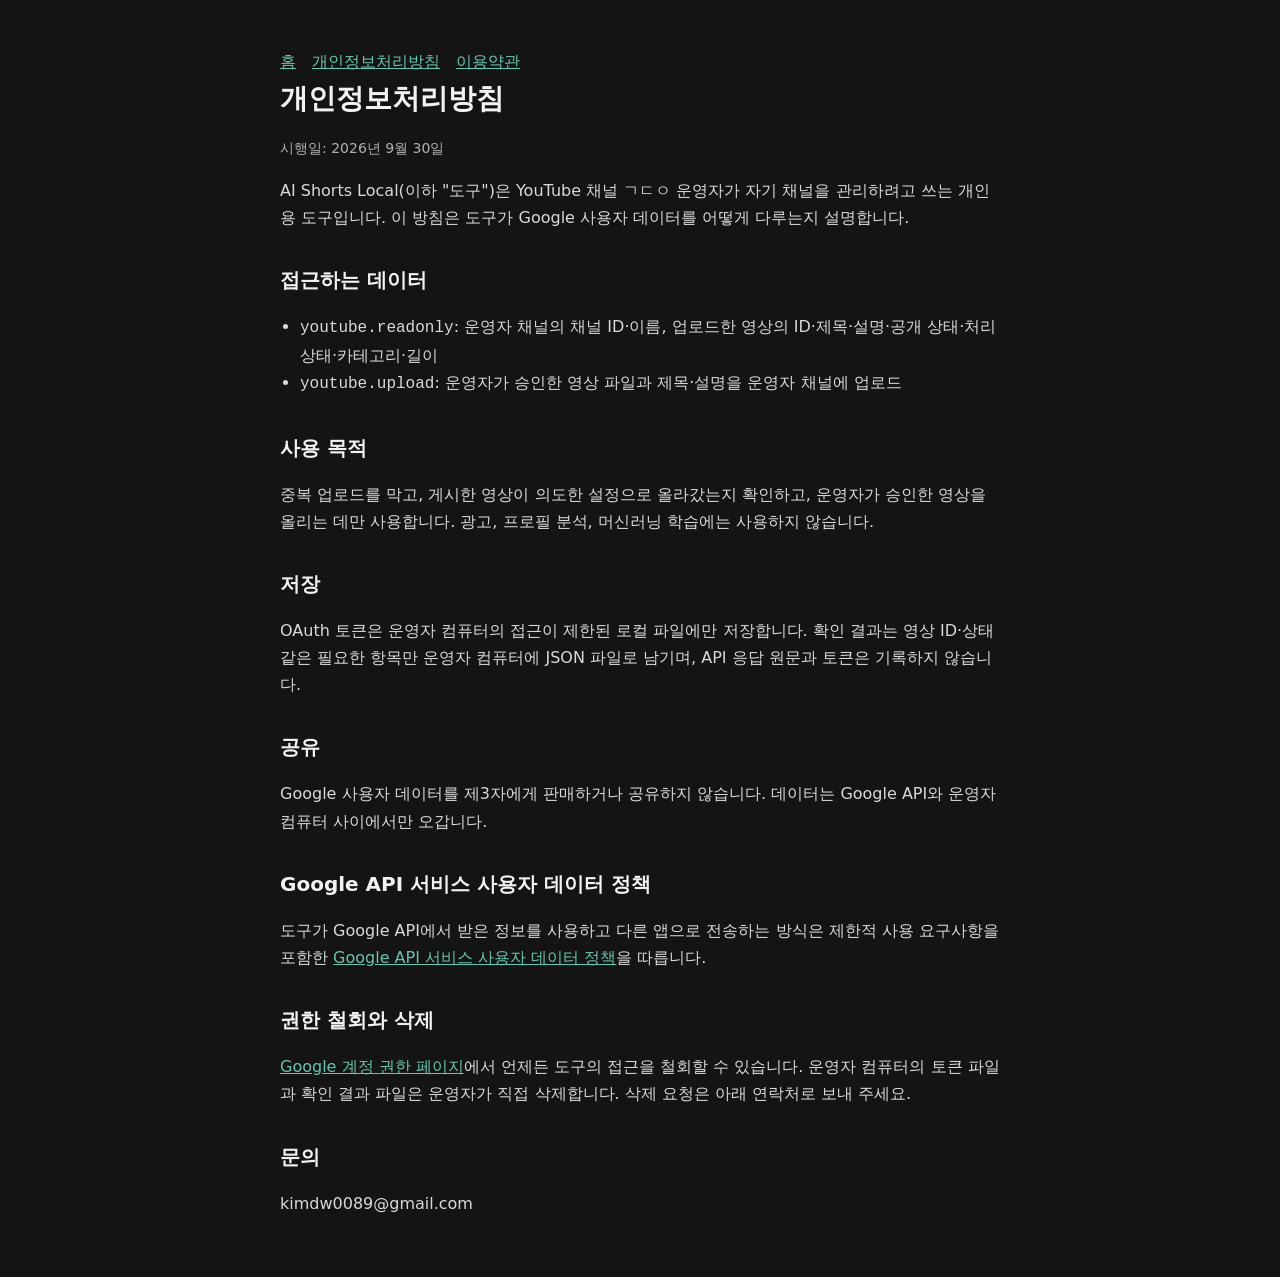
==== privacy.html @ 052f697d "feat(pages): OAuth 동의 화면용 홈·개인정보처리방침·이용약관 추가" ====
<!doctype html>
<html lang="ko">
<head>
<meta charset="utf-8">
<meta name="viewport" content="width=device-width,initial-scale=1">
<title>개인정보처리방침 | AI Shorts Local</title>
<link rel="stylesheet" href="style.css">
</head>
<body>
<main>
<nav><a href="./">홈</a><a href="privacy.html">개인정보처리방침</a><a href="terms.html">이용약관</a></nav>
<h1>개인정보처리방침</h1>
<p class="muted">시행일: 2026년 9월 30일</p>
<p>AI Shorts Local(이하 "도구")은 YouTube 채널 ㄱㄷㅇ 운영자가 자기 채널을 관리하려고 쓰는 개인용 도구입니다. 이 방침은 도구가 Google 사용자 데이터를 어떻게 다루는지 설명합니다.</p>
<h2>접근하는 데이터</h2>
<ul>
<li><code>youtube.readonly</code>: 운영자 채널의 채널 ID·이름, 업로드한 영상의 ID·제목·설명·공개 상태·처리 상태·카테고리·길이</li>
<li><code>youtube.upload</code>: 운영자가 승인한 영상 파일과 제목·설명을 운영자 채널에 업로드</li>
</ul>
<h2>사용 목적</h2>
<p>중복 업로드를 막고, 게시한 영상이 의도한 설정으로 올라갔는지 확인하고, 운영자가 승인한 영상을 올리는 데만 사용합니다. 광고, 프로필 분석, 머신러닝 학습에는 사용하지 않습니다.</p>
<h2>저장</h2>
<p>OAuth 토큰은 운영자 컴퓨터의 접근이 제한된 로컬 파일에만 저장합니다. 확인 결과는 영상 ID·상태 같은 필요한 항목만 운영자 컴퓨터에 JSON 파일로 남기며, API 응답 원문과 토큰은 기록하지 않습니다.</p>
<h2>공유</h2>
<p>Google 사용자 데이터를 제3자에게 판매하거나 공유하지 않습니다. 데이터는 Google API와 운영자 컴퓨터 사이에서만 오갑니다.</p>
<h2>Google API 서비스 사용자 데이터 정책</h2>
<p>도구가 Google API에서 받은 정보를 사용하고 다른 앱으로 전송하는 방식은 제한적 사용 요구사항을 포함한 <a href="https://developers.google.com/terms/api-services-user-data-policy">Google API 서비스 사용자 데이터 정책</a>을 따릅니다.</p>
<h2>권한 철회와 삭제</h2>
<p><a href="https://myaccount.google.com/permissions">Google 계정 권한 페이지</a>에서 언제든 도구의 접근을 철회할 수 있습니다. 운영자 컴퓨터의 토큰 파일과 확인 결과 파일은 운영자가 직접 삭제합니다. 삭제 요청은 아래 연락처로 보내 주세요.</p>
<h2>문의</h2>
<p>kimdw0089@gmail.com</p>
</main>
</body>
</html>
---- style.css ----
body{margin:0;background:#141414;color:#f2f2f2;font:16px/1.7 system-ui,-apple-system,"Segoe UI","Malgun Gothic",sans-serif}
main{max-width:720px;margin:0 auto;padding:48px 24px}
h1{font-size:28px;margin:0 0 8px}h2{font-size:20px;margin:32px 0 8px}
p,li{color:#d9d9d9}.muted{color:#afafaf;font-size:14px}
a{color:#63c6ad}nav a{margin-right:16px}ul{padding-left:20px}
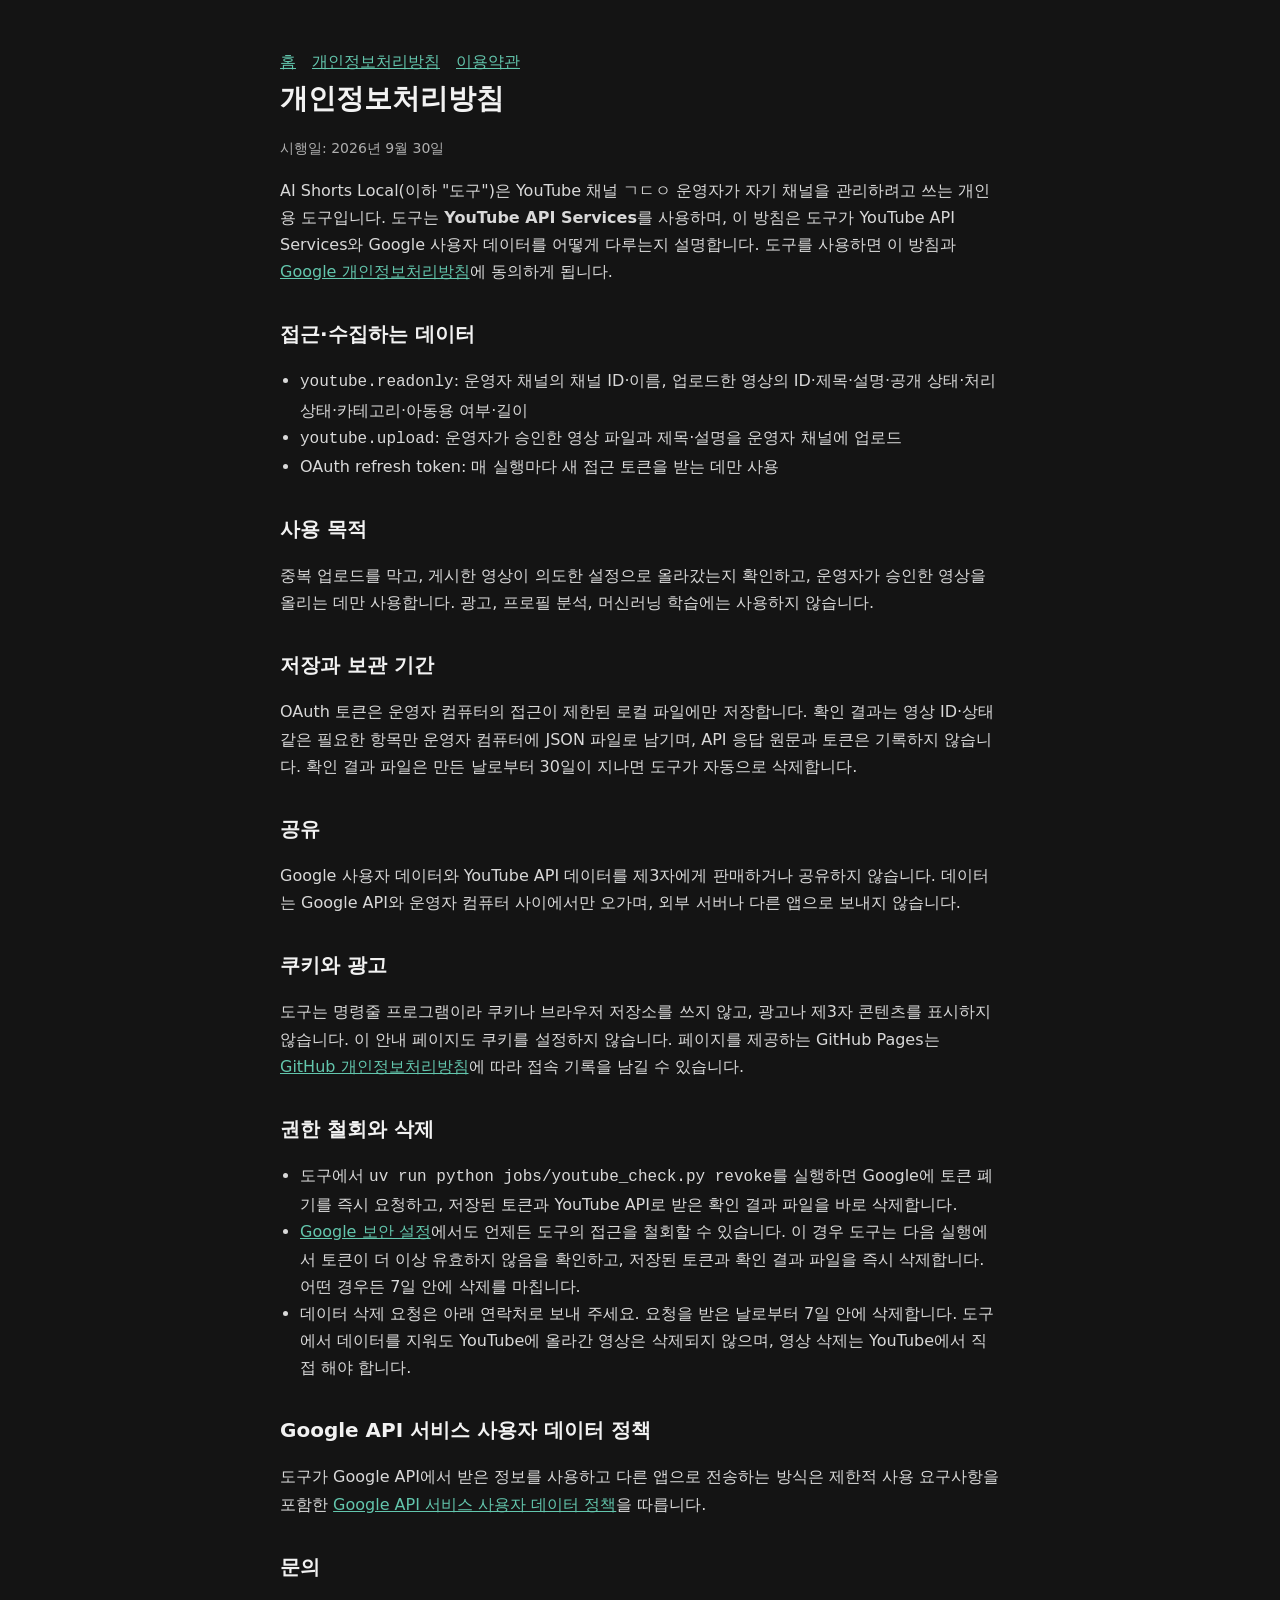
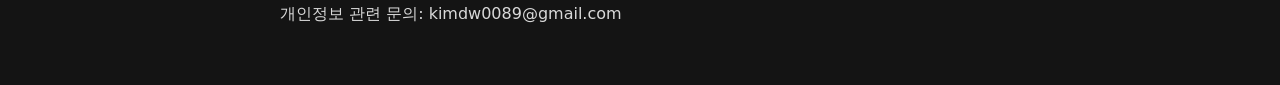
==== commit 4dbb1da7: "docs(pages): YouTube API 고지·권한 철회·보관 기간 안내 추가" ====
--- a/privacy.html
+++ b/privacy.html
@@ -11,24 +11,31 @@
 <nav><a href="./">홈</a><a href="privacy.html">개인정보처리방침</a><a href="terms.html">이용약관</a></nav>
 <h1>개인정보처리방침</h1>
 <p class="muted">시행일: 2026년 9월 30일</p>
-<p>AI Shorts Local(이하 "도구")은 YouTube 채널 ㄱㄷㅇ 운영자가 자기 채널을 관리하려고 쓰는 개인용 도구입니다. 이 방침은 도구가 Google 사용자 데이터를 어떻게 다루는지 설명합니다.</p>
-<h2>접근하는 데이터</h2>
+<p>AI Shorts Local(이하 "도구")은 YouTube 채널 ㄱㄷㅇ 운영자가 자기 채널을 관리하려고 쓰는 개인용 도구입니다. 도구는 <strong>YouTube API Services</strong>를 사용하며, 이 방침은 도구가 YouTube API Services와 Google 사용자 데이터를 어떻게 다루는지 설명합니다. 도구를 사용하면 이 방침과 <a href="https://www.google.com/policies/privacy">Google 개인정보처리방침</a>에 동의하게 됩니다.</p>
+<h2>접근·수집하는 데이터</h2>
 <ul>
-<li><code>youtube.readonly</code>: 운영자 채널의 채널 ID·이름, 업로드한 영상의 ID·제목·설명·공개 상태·처리 상태·카테고리·길이</li>
+<li><code>youtube.readonly</code>: 운영자 채널의 채널 ID·이름, 업로드한 영상의 ID·제목·설명·공개 상태·처리 상태·카테고리·아동용 여부·길이</li>
 <li><code>youtube.upload</code>: 운영자가 승인한 영상 파일과 제목·설명을 운영자 채널에 업로드</li>
+<li>OAuth refresh token: 매 실행마다 새 접근 토큰을 받는 데만 사용</li>
 </ul>
 <h2>사용 목적</h2>
 <p>중복 업로드를 막고, 게시한 영상이 의도한 설정으로 올라갔는지 확인하고, 운영자가 승인한 영상을 올리는 데만 사용합니다. 광고, 프로필 분석, 머신러닝 학습에는 사용하지 않습니다.</p>
-<h2>저장</h2>
-<p>OAuth 토큰은 운영자 컴퓨터의 접근이 제한된 로컬 파일에만 저장합니다. 확인 결과는 영상 ID·상태 같은 필요한 항목만 운영자 컴퓨터에 JSON 파일로 남기며, API 응답 원문과 토큰은 기록하지 않습니다.</p>
+<h2>저장과 보관 기간</h2>
+<p>OAuth 토큰은 운영자 컴퓨터의 접근이 제한된 로컬 파일에만 저장합니다. 확인 결과는 영상 ID·상태 같은 필요한 항목만 운영자 컴퓨터에 JSON 파일로 남기며, API 응답 원문과 토큰은 기록하지 않습니다. 확인 결과 파일은 만든 날로부터 30일이 지나면 도구가 자동으로 삭제합니다.</p>
 <h2>공유</h2>
-<p>Google 사용자 데이터를 제3자에게 판매하거나 공유하지 않습니다. 데이터는 Google API와 운영자 컴퓨터 사이에서만 오갑니다.</p>
+<p>Google 사용자 데이터와 YouTube API 데이터를 제3자에게 판매하거나 공유하지 않습니다. 데이터는 Google API와 운영자 컴퓨터 사이에서만 오가며, 외부 서버나 다른 앱으로 보내지 않습니다.</p>
+<h2>쿠키와 광고</h2>
+<p>도구는 명령줄 프로그램이라 쿠키나 브라우저 저장소를 쓰지 않고, 광고나 제3자 콘텐츠를 표시하지 않습니다. 이 안내 페이지도 쿠키를 설정하지 않습니다. 페이지를 제공하는 GitHub Pages는 <a href="https://docs.github.com/site-policy/privacy-policies/github-general-privacy-statement">GitHub 개인정보처리방침</a>에 따라 접속 기록을 남길 수 있습니다.</p>
+<h2>권한 철회와 삭제</h2>
+<ul>
+<li>도구에서 <code>uv run python jobs/youtube_check.py revoke</code>를 실행하면 Google에 토큰 폐기를 즉시 요청하고, 저장된 토큰과 YouTube API로 받은 확인 결과 파일을 바로 삭제합니다.</li>
+<li><a href="https://security.google.com/settings/security/permissions">Google 보안 설정</a>에서도 언제든 도구의 접근을 철회할 수 있습니다. 이 경우 도구는 다음 실행에서 토큰이 더 이상 유효하지 않음을 확인하고, 저장된 토큰과 확인 결과 파일을 즉시 삭제합니다. 어떤 경우든 7일 안에 삭제를 마칩니다.</li>
+<li>데이터 삭제 요청은 아래 연락처로 보내 주세요. 요청을 받은 날로부터 7일 안에 삭제합니다. 도구에서 데이터를 지워도 YouTube에 올라간 영상은 삭제되지 않으며, 영상 삭제는 YouTube에서 직접 해야 합니다.</li>
+</ul>
 <h2>Google API 서비스 사용자 데이터 정책</h2>
 <p>도구가 Google API에서 받은 정보를 사용하고 다른 앱으로 전송하는 방식은 제한적 사용 요구사항을 포함한 <a href="https://developers.google.com/terms/api-services-user-data-policy">Google API 서비스 사용자 데이터 정책</a>을 따릅니다.</p>
-<h2>권한 철회와 삭제</h2>
-<p><a href="https://myaccount.google.com/permissions">Google 계정 권한 페이지</a>에서 언제든 도구의 접근을 철회할 수 있습니다. 운영자 컴퓨터의 토큰 파일과 확인 결과 파일은 운영자가 직접 삭제합니다. 삭제 요청은 아래 연락처로 보내 주세요.</p>
 <h2>문의</h2>
-<p>kimdw0089@gmail.com</p>
+<p>개인정보 관련 문의: kimdw0089@gmail.com</p>
 </main>
 </body>
 </html>
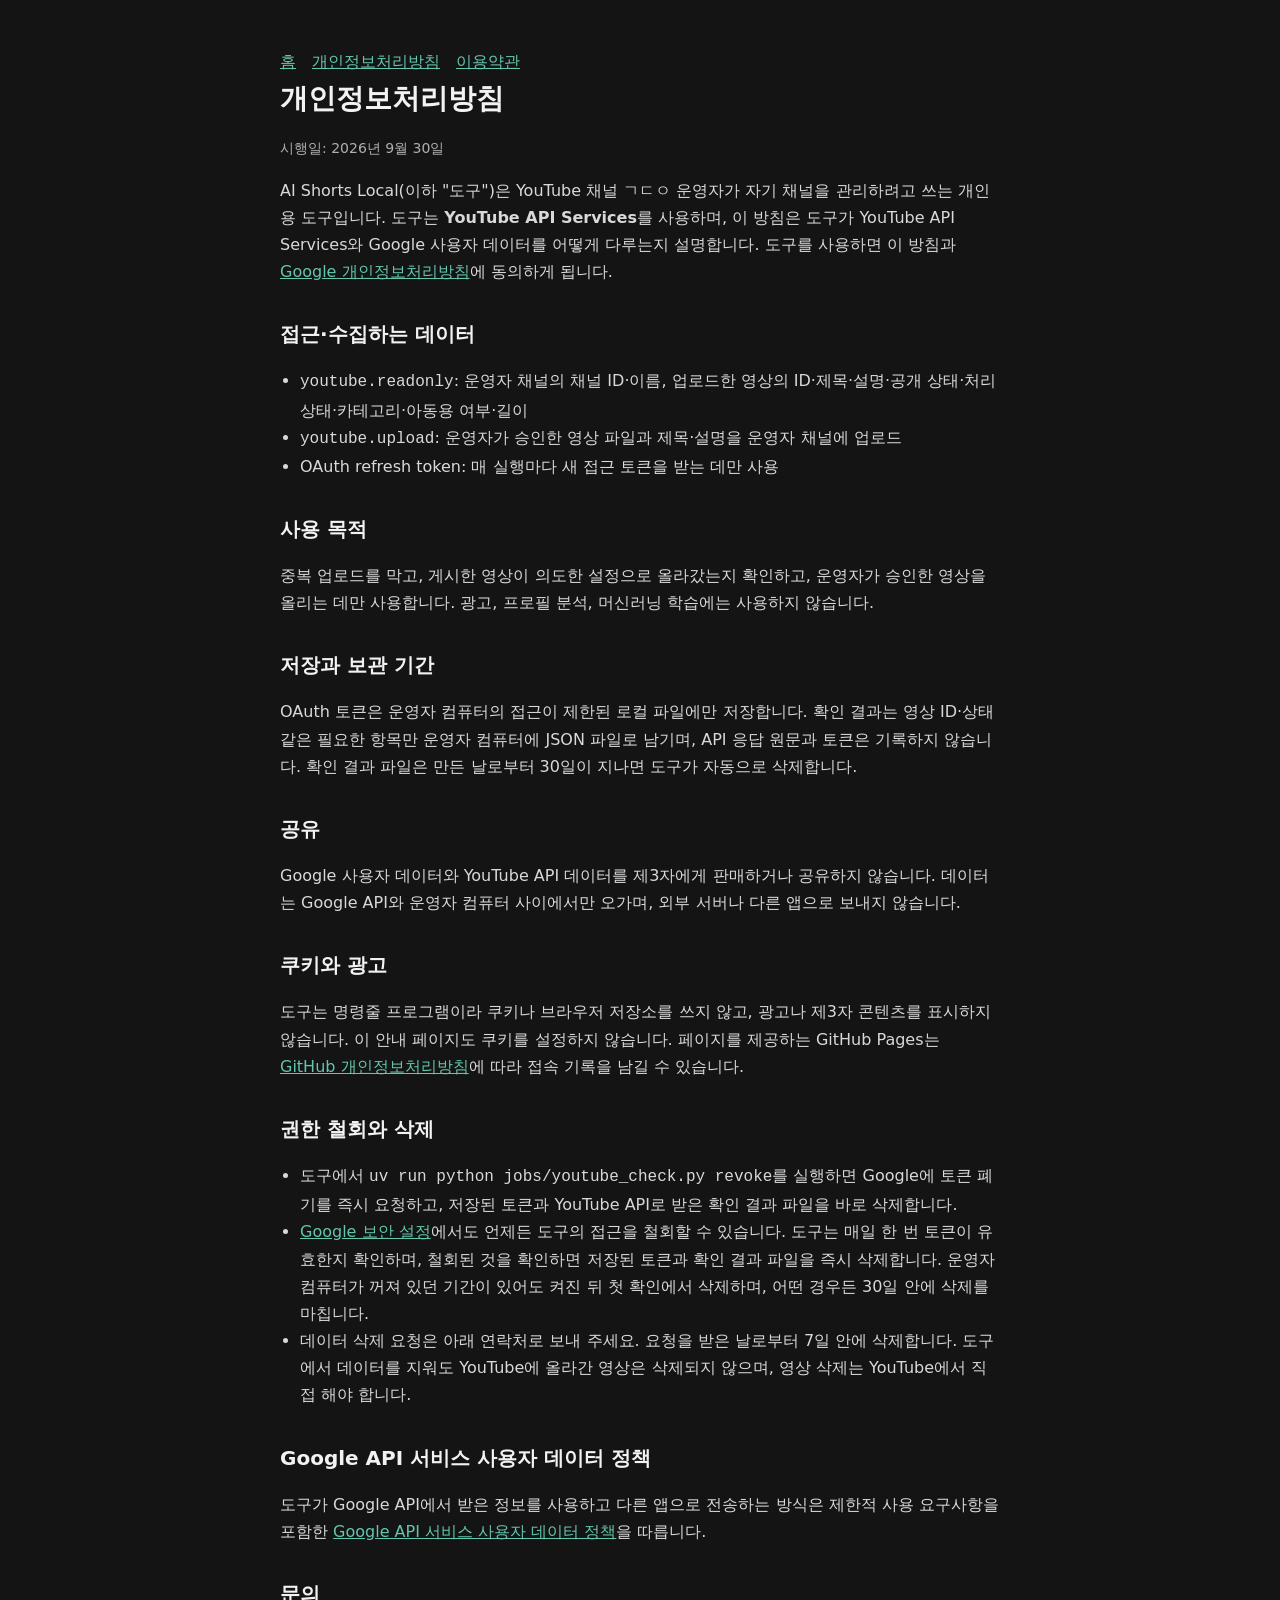
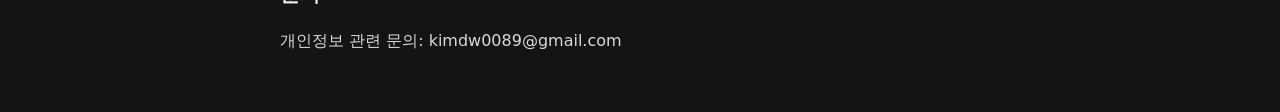
==== commit bfbff1de: "docs(pages): 보안 설정 철회 시 매일 확인·삭제 기한 명시" ====
--- a/privacy.html
+++ b/privacy.html
@@ -29,7 +29,7 @@
 <h2>권한 철회와 삭제</h2>
 <ul>
 <li>도구에서 <code>uv run python jobs/youtube_check.py revoke</code>를 실행하면 Google에 토큰 폐기를 즉시 요청하고, 저장된 토큰과 YouTube API로 받은 확인 결과 파일을 바로 삭제합니다.</li>
-<li><a href="https://security.google.com/settings/security/permissions">Google 보안 설정</a>에서도 언제든 도구의 접근을 철회할 수 있습니다. 이 경우 도구는 다음 실행에서 토큰이 더 이상 유효하지 않음을 확인하고, 저장된 토큰과 확인 결과 파일을 즉시 삭제합니다. 어떤 경우든 7일 안에 삭제를 마칩니다.</li>
+<li><a href="https://security.google.com/settings/security/permissions">Google 보안 설정</a>에서도 언제든 도구의 접근을 철회할 수 있습니다. 도구는 매일 한 번 토큰이 유효한지 확인하며, 철회된 것을 확인하면 저장된 토큰과 확인 결과 파일을 즉시 삭제합니다. 운영자 컴퓨터가 꺼져 있던 기간이 있어도 켜진 뒤 첫 확인에서 삭제하며, 어떤 경우든 30일 안에 삭제를 마칩니다.</li>
 <li>데이터 삭제 요청은 아래 연락처로 보내 주세요. 요청을 받은 날로부터 7일 안에 삭제합니다. 도구에서 데이터를 지워도 YouTube에 올라간 영상은 삭제되지 않으며, 영상 삭제는 YouTube에서 직접 해야 합니다.</li>
 </ul>
 <h2>Google API 서비스 사용자 데이터 정책</h2>
